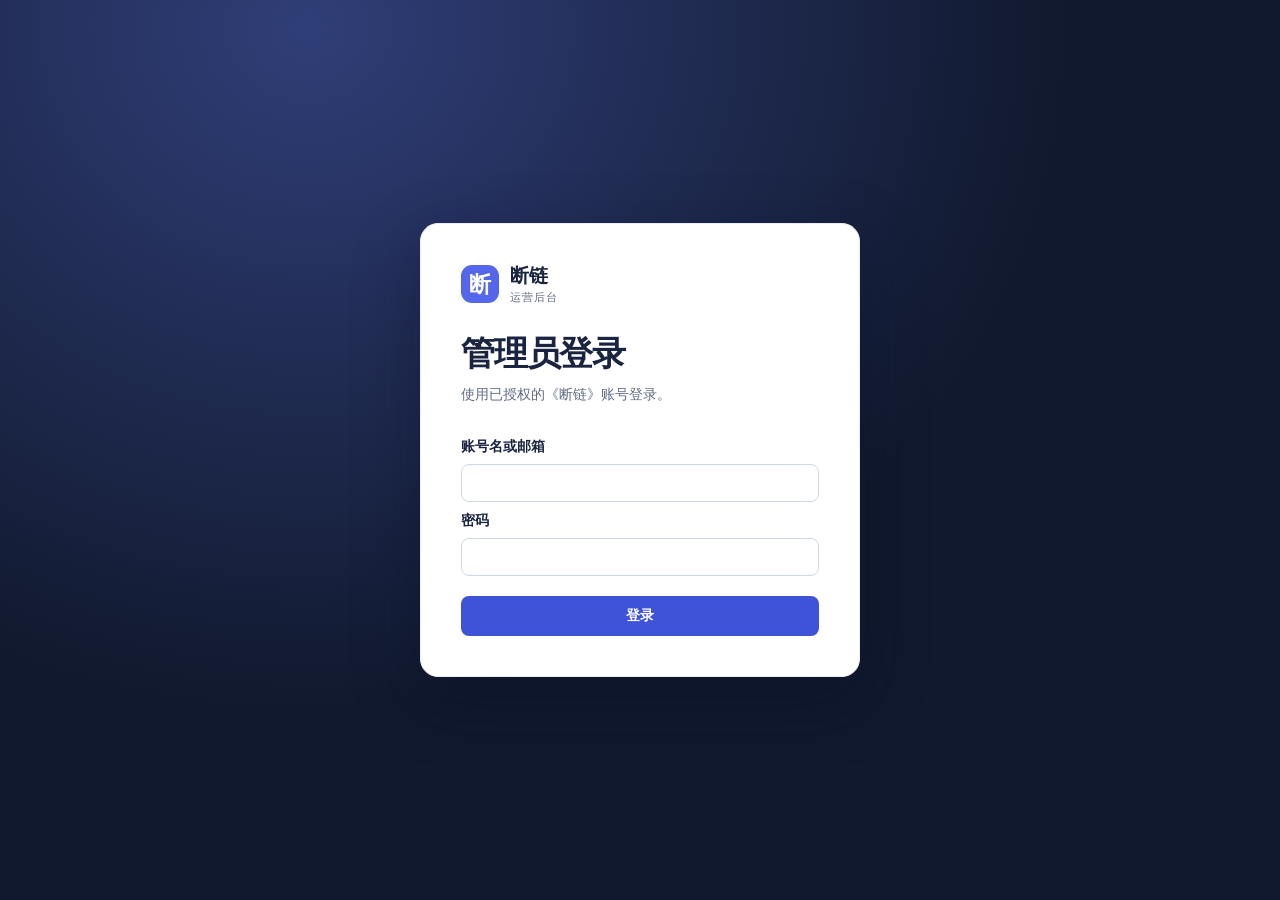
==== admin/index.html @ a3938ac5 "Add Duanlian operations console and access controls" ====
<!DOCTYPE html>
<html lang="zh-CN">
<head>
  <meta charset="utf-8">
  <meta name="viewport" content="width=device-width, initial-scale=1">
  <meta name="robots" content="noindex, nofollow">
  <meta name="referrer" content="no-referrer">
  <meta http-equiv="Content-Security-Policy" content="default-src 'self'; script-src 'self' https://cdn.jsdelivr.net; style-src 'self'; connect-src 'self' https://*.supabase.co wss://*.supabase.co; img-src 'self' data:; base-uri 'none'; form-action 'none'; object-src 'none'">
  <title>断链 · 运营后台</title>
  <link rel="stylesheet" href="admin.css">
  <script defer src="config.js"></script>
  <script defer src="demo.js"></script>
  <script defer src="admin.js"></script>
</head>
<body>
  <a class="skip-link" href="#main">跳到主要内容</a>
  <main class="login" id="login">
    <section class="login-card" aria-labelledby="login-title">
      <div class="brand login-brand"><span class="brand-mark" aria-hidden="true">断</span><span>断链<span class="brand-sub">运营后台</span></span></div>
      <h1 id="login-title">管理员登录</h1>
      <p class="subtle">使用已授权的《断链》账号登录。</p>
      <form id="login-form">
        <label for="login-user">账号名或邮箱</label>
        <input id="login-user" name="username" autocomplete="username" maxlength="254" required>
        <label for="login-password">密码</label>
        <input id="login-password" name="password" type="password" autocomplete="current-password" required>
        <button class="button primary login-button">登录</button>
        <p id="login-error" class="inline-error" role="alert"></p>
      </form>
      <a id="demo-link" class="text-button" href="?demo=1" hidden>打开本地演示</a>
    </section>
  </main>

  <div id="app" class="shell" hidden>
    <aside class="sidebar">
      <div class="brand"><span class="brand-mark" aria-hidden="true">断</span><span>断链<span class="brand-sub">运营后台</span></span></div>
      <nav class="nav" aria-label="后台导航">
        <button type="button" data-page="overview" aria-current="page"><span class="nav-icon" aria-hidden="true">▦</span>总览</button>
        <button type="button" data-page="accounts"><span class="nav-icon" aria-hidden="true">♙</span>玩家账户</button>
        <button type="button" data-page="servers"><span class="nav-icon" aria-hidden="true">▤</span>服务器</button>
        <button type="button" data-page="audit"><span class="nav-icon" aria-hidden="true">≡</span>操作日志</button>
      </nav>
      <div class="sidebar-footer">
        <div class="operator">
          <span class="avatar" aria-hidden="true">管</span>
          <span><strong id="operator">管理员</strong><small id="operator-role">运营管理员</small></span>
        </div>
        <button type="button" class="side-link" id="logout">退出登录</button>
      </div>
    </aside>
    <div class="workspace">
      <header class="topbar">
        <span class="breadcrumb">断链 / <strong id="breadcrumb">总览</strong></span>
        <span class="environment" id="environment"><span class="dot" aria-hidden="true"></span><span id="environment-name"></span></span>
      </header>
      <main class="content" id="main" tabindex="-1">
        <div class="page-heading">
          <div><h1 id="page-title">总览</h1><p class="subtle" id="page-description"></p></div>
          <div class="page-actions">
            <span id="refreshed" class="subtle"></span>
            <button id="refresh" class="button secondary" type="button"><span aria-hidden="true">↻</span> 刷新数据</button>
          </div>
        </div>
        <p class="notice" id="error-banner" role="alert" hidden></p>
        <p class="sr-only" id="loading" role="status"></p>
        <section id="page-content" aria-labelledby="page-title"></section>
      </main>
    </div>
  </div>

  <dialog id="action-dialog">
    <form id="action-form">
      <h2 id="action-title"></h2>
      <p id="action-description" class="subtle"></p>
      <label for="action-reason">操作原因</label>
      <textarea id="action-reason" name="reason" rows="3" maxlength="240" required></textarea>
      <p id="action-error" class="inline-error" role="alert"></p>
      <div class="dialog-actions">
        <button id="action-cancel" class="button secondary" type="button">取消</button>
        <button id="action-submit" class="button danger" type="submit">确认</button>
      </div>
    </form>
  </dialog>
  <div class="toast" id="toast" role="status" hidden></div>
  <noscript>请启用 JavaScript 后访问《断链》运营后台。</noscript>
</body>
</html>
---- admin/admin.css ----
:root {
  color-scheme: light;
  font-family: "Microsoft YaHei UI", "PingFang SC", "Noto Sans SC", system-ui, sans-serif;
  color: #1a2440;
  background: #f3f5fa;
  font-size: 14px;
  --navy: #131c32;
  --ink: #1a2440;
  --muted: #5e6b84;
  --blue: #3f53d9;
  --line: #e2e7f1;
  --surface: #fff;
  --green: #16765b;
  --red: #a53545;
}
*, *::before, *::after { box-sizing: border-box; }
body { margin: 0; min-width: 300px; }
[hidden] { display: none !important; }
a { color: var(--blue); }
button, input, textarea { font: inherit; }
button { cursor: pointer; }
button:disabled { cursor: default; opacity: .55; }
:focus-visible { outline: 3px solid #7082fa; outline-offset: 3px; }
h1, h2, p { margin: 0; }
h1 { font-size: clamp(27px, 4vw, 34px); letter-spacing: -.035em; line-height: 1.2; }
h2 { font-size: 17px; line-height: 1.45; }
small { font-size: 12px; }
.sr-only, .skip-link:not(:focus) { position: absolute; width: 1px; height: 1px; padding: 0; overflow: hidden; clip-path: inset(50%); white-space: nowrap; }
.skip-link:focus { position: fixed; top: 12px; left: 12px; padding: 10px; background: white; z-index: 3; }
.subtle { color: var(--muted); line-height: 1.6; }
.button { min-height: 40px; padding: 0 14px; border: 1px solid transparent; border-radius: 8px; font-weight: 650; white-space: nowrap; }
.primary { background: var(--blue); color: #fff; }
.primary:hover:not(:disabled) { background: #3245c5; }
.secondary { color: var(--ink); border-color: #dbe2ee; background: white; }
.secondary:hover:not(:disabled) { background: #f4f6fc; }
.danger { color: white; background: #a53545; }
.danger:hover:not(:disabled) { background: #892b39; }
.text-button { background: none; border: 0; color: #3b4ecb; font-weight: 650; padding: 5px; min-height: 32px; text-decoration: none; }
.text-button:hover { text-decoration: underline; }
.text-danger { color: var(--red); }
input, textarea { min-width: 0; border: 1px solid #cfd7e6; border-radius: 8px; padding: 10px 12px; background: white; color: var(--ink); }
label { font-weight: 650; }
.login { min-height: 100vh; display: grid; place-items: center; background: radial-gradient(ellipse at 24% 3%, #303e78, transparent 55%), #11192e; padding: 20px; }
.login-card { width: min(440px, 100%); background: white; border: 1px solid #ebedf4; border-radius: 18px; padding: clamp(24px, 6vw, 40px); box-shadow: 0 22px 64px #0a102768; }
.login-brand { color: var(--ink); margin-bottom: 28px; }
.login-brand .brand-sub { color: var(--muted); }
.login-card > p { margin: 10px 0 22px; }
.login-card input, .login-card label, .login-button { width: 100%; }
.login-card label { display: inline-block; margin: 10px 0 8px; }
.login-button { margin-top: 20px; }
.inline-error { color: var(--red); font-size: 13px; line-height: 1.55; margin-top: 10px; }
.inline-error:empty { display: none; }
#demo-link { display: inline-block; margin-top: 14px; }
.shell { display: grid; grid-template-columns: 224px minmax(0, 1fr); min-height: 100vh; }
.sidebar { position: sticky; top: 0; min-height: 460px; height: 100dvh; display: flex; flex-direction: column; background: var(--navy); color: white; padding: 28px 16px 18px; }
.brand { display: flex; align-items: center; gap: 11px; font-weight: 750; font-size: 19px; line-height: 1.25; }
.sidebar .brand { margin: 0 8px 33px; }
.brand-mark { background: #5566ec; width: 38px; height: 38px; display: grid; place-items: center; color: white; border-radius: 11px; font-size: 22px; }
.brand-sub { display: block; font-size: 11px; font-weight: 500; color: #a1afcb; margin-top: 3px; letter-spacing: .085em; }
.nav { display: grid; gap: 6px; }
.nav button { display: flex; align-items: center; gap: 12px; text-align: left; min-height: 44px; padding: 0 12px; border: none; border-radius: 8px; color: #bcc8e1; background: none; font-weight: 600; white-space: nowrap; }
.nav button:hover { background: #243051; color: #fff; }
.nav button[aria-current] { background: #303f75; color: #fff; box-shadow: inset 3px 0 #8594ff; }
.nav-icon { width: 22px; text-align: center; font-size: 20px; line-height: 1; color: #a9b7f6; }
.sidebar-footer { margin-top: auto; padding: 15px 6px 0; border-top: 1px solid #2b3550; }
.operator { display: flex; align-items: center; gap: 9px; }
.operator strong { display: block; overflow-wrap: anywhere; }
.operator small { color: #a8b6d1; display: block; padding-top: 3px; }
.avatar { display: grid; place-items: center; flex: 0 0 32px; height: 32px; background: #343f63; border-radius: 50%; color: #dee3ff; }
.side-link { border: 0; background: none; color: #bfc9e1; padding: 9px 0 0; min-height: 36px; }
.side-link:hover { color: white; }
.workspace { min-width: 0; }
.topbar { height: 65px; display: flex; align-items: center; justify-content: space-between; gap: 10px; padding-inline: clamp(16px, 3.4vw, 44px); border-bottom: 1px solid var(--line); background: white; }
.breadcrumb { color: var(--muted); white-space: nowrap; }
.breadcrumb strong { color: var(--ink); margin-left: 3px; }
.environment { display: inline-flex; align-items: center; gap: 7px; background: #eaf7f1; color: #1c6b52; border-radius: 99px; padding: 6px 10px; font-size: 12px; font-weight: 650; white-space: nowrap; }
.environment.demo { background: #edf0fe; color: #3f4ea6; }
.dot { width: 7px; height: 7px; border-radius: 50%; background: currentColor; flex: 0 0 7px; }
.content { max-width: 1540px; margin: 0 auto; padding: 30px clamp(16px, 3.4vw, 44px) 36px; }
.page-heading { display: flex; align-items: flex-end; justify-content: space-between; gap: 14px; margin-bottom: 23px; }
.page-heading p { margin-top: 7px; }
.page-actions { display: flex; gap: 12px; align-items: center; }
.page-actions .subtle { font-size: 12px; white-space: nowrap; }
.notice { border: 1px solid #f0c1c9; border-radius: 9px; color: #8e2b3a; background: #fff0f2; padding: 11px 14px; margin-bottom: 14px; }
.metrics { display: grid; grid-template-columns: repeat(4, minmax(0, 1fr)); gap: 15px; margin-bottom: 17px; }
.metric, .panel { background: var(--surface); border: 1px solid var(--line); border-radius: 12px; box-shadow: 0 1px 2px #29426f07; }
.metric { padding: 15px 17px; min-width: 0; }
.metric-label { display: flex; align-items: center; justify-content: space-between; gap: 6px; color: #44516a; font-size: 13px; font-weight: 650; }
.metric-icon { display: grid; place-items: center; flex: 0 0 29px; height: 29px; border-radius: 7px; color: #4355d8; background: #eef0ff; font-size: 17px; }
.metric strong { display: block; font-size: 30px; margin: 3px 0 5px; line-height: 1.2; letter-spacing: -.035em; font-variant-numeric: tabular-nums; }
.metric small { color: var(--muted); }
.columns { display: grid; grid-template-columns: minmax(0, 1.85fr) minmax(245px, 1fr); gap: 16px; margin-bottom: 17px; }
.panel-heading { display: flex; justify-content: space-between; align-items: center; gap: 12px; padding: 16px 18px; }
.panel-heading p { margin-top: 3px; font-size: 12px; }
.panel-heading + .table-scroll { border-top: 1px solid var(--line); }
.chart { padding: 1px 18px 16px; }
.chart-body { position: relative; display: grid; grid-template-columns: 28px 1fr; gap: 7px; }
.chart-scale { display: flex; flex-direction: column; justify-content: space-between; align-items: flex-end; margin-block: -6px; padding-right: 4px; color: var(--muted); font-size: 10px; }
.chart-bars { min-height: 138px; display: grid; grid-auto-flow: column; grid-auto-columns: 1fr; gap: 5px; align-items: end; background: repeating-linear-gradient(to top, #e7ebf4 0 1px, transparent 1px 25%); border-bottom: 1px solid #dfe4ef; }
.bar { width: 100%; height: 137px; }
.bar meter { writing-mode: vertical-lr; direction: rtl; display: block; width: min(100%, 23px); height: 100%; margin: auto; appearance: none; }
.bar meter::-webkit-meter-bar { background: none; border: none; }
.bar meter::-webkit-meter-optimum-value { border-radius: 4px 4px 0 0; background: #6071e9; }
.bar meter::-moz-meter-bar { border-radius: 4px 4px 0 0; background: #6071e9; }
.chart-times { display: grid; grid-template-columns: repeat(12, minmax(0, 1fr)); gap: 5px; justify-items: center; margin: 8px 0 0 35px; color: var(--muted); font-size: 11px; font-variant-numeric: tabular-nums; }
.chart-key { color: #4959c7; font-size: 12px; display: inline-flex; align-items: center; gap: 6px; white-space: nowrap; }
.service-list { margin: 0; padding: 0 18px 9px; }
.service-list div { display: flex; align-items: center; justify-content: space-between; gap: 8px; padding: 11px 0; border-bottom: 1px solid #e9edf4; }
.service-list div:last-child { border-bottom: 0; }
.service-list dt { font-size: 13px; font-weight: 600; }
.service-list dd { margin: 0; font-size: 13px; }
.badge { display: inline-flex; align-items: center; gap: 6px; min-height: 24px; border-radius: 99px; padding: 2px 8px; white-space: nowrap; color: #53617a; background: #edf1f7; font-size: 12px; font-weight: 600; }
.badge.good { color: var(--green); background: #e7f5ee; }
.badge.warn { color: #875719; background: #fff1d9; }
.badge.bad { color: var(--red); background: #fff0f2; }
.badge.blue { color: #3f4eb0; background: #eef0ff; }
.table-scroll { overflow: auto; }
table { width: 100%; border-collapse: collapse; font-size: 13px; text-align: left; min-width: 570px; }
th, td { padding: 11px 15px; border-bottom: 1px solid #e8ecf4; }
th:first-child, td:first-child { padding-left: 18px; }
th:last-child, td:last-child { padding-right: 18px; }
th { background: #f8f9fd; color: #58667f; font-size: 12px; font-weight: 650; white-space: nowrap; }
tbody tr:last-child td { border-bottom: 0; }
tbody tr:hover { background: #fafbff; }
.cell-detail { display: block; color: var(--muted); font-size: 11px; overflow-wrap: anywhere; margin-top: 3px; }
.time { white-space: nowrap; color: var(--muted); font-variant-numeric: tabular-nums; }
.note-cell { white-space: normal; overflow-wrap: anywhere; min-width: 115px; max-width: 360px; }
.empty { padding: 27px 18px; text-align: center; color: var(--muted); line-height: 1.55; }
.search { display: flex; gap: 7px; }
.search input { width: min(300px, 28vw); }
.paging { padding: 12px 18px; display: flex; justify-content: flex-end; align-items: center; gap: 7px; border-top: 1px solid var(--line); }
.paging .button { min-height: 33px; }
.paging .subtle { margin: 0 4px; font-size: 12px; }
.stack { display: grid; gap: 16px; }
dialog { width: min(460px, calc(100% - 32px)); border: 1px solid var(--line); border-radius: 13px; padding: 23px; color: var(--ink); box-shadow: 0 12px 40px #11192e36; }
dialog::backdrop { background: #0b142875; }
dialog p { margin-top: 8px; overflow-wrap: anywhere; }
dialog label { display: block; margin: 18px 0 7px; }
dialog textarea { width: 100%; resize: vertical; }
.dialog-actions { display: flex; justify-content: flex-end; gap: 8px; margin-top: 16px; }
.toast { position: fixed; bottom: 20px; right: 20px; max-width: calc(100% - 40px); z-index: 5; border-radius: 8px; background: #1d2a43; color: white; padding: 11px 15px; box-shadow: 0 4px 20px #10162744; }
@media (max-width: 1050px) {
  .shell { grid-template-columns: 182px minmax(0, 1fr); }
  .page-actions .subtle { display: none; }
}
@media (max-width: 820px) {
  .shell { grid-template-columns: 1fr; }
  .sidebar { position: static; min-height: 0; height: auto; padding: 12px 15px 8px; display: grid; grid-template-columns: 1fr auto; column-gap: 12px; }
  .sidebar .brand { margin: 0; }
  .nav { grid-area: 2 / 1 / 3 / 3; grid-template-columns: repeat(4, minmax(0, 1fr)); gap: 3px; margin-top: 10px; }
  .nav button { justify-content: center; padding: 0 5px; min-height: 39px; gap: 4px; }
  .nav-icon { font-size: 17px; width: 17px; }
  .sidebar-footer { grid-area: 1 / 2; display: flex; align-items: center; gap: 12px; padding: 0; border: 0; }
  .side-link { padding: 0; }
  .topbar { height: 45px; }
  .content { padding-top: 22px; }
  .columns { grid-template-columns: 1fr; }
  .search input { width: min(260px, 40vw); }
}
@media (max-width: 480px) {
  .operator { display: none; }
  .nav button { font-size: 12px; }
  .metrics { grid-template-columns: repeat(2, minmax(0, 1fr)); gap: 9px; }
  .metric { padding: 12px; }
  .metric strong { font-size: 25px; }
  .page-heading { align-items: flex-start; }
  .page-heading .subtle { font-size: 12px; }
  .panel-heading.search-heading { align-items: stretch; flex-direction: column; }
  .search input { width: 100%; }
  .table-scroll { scrollbar-width: thin; }
}
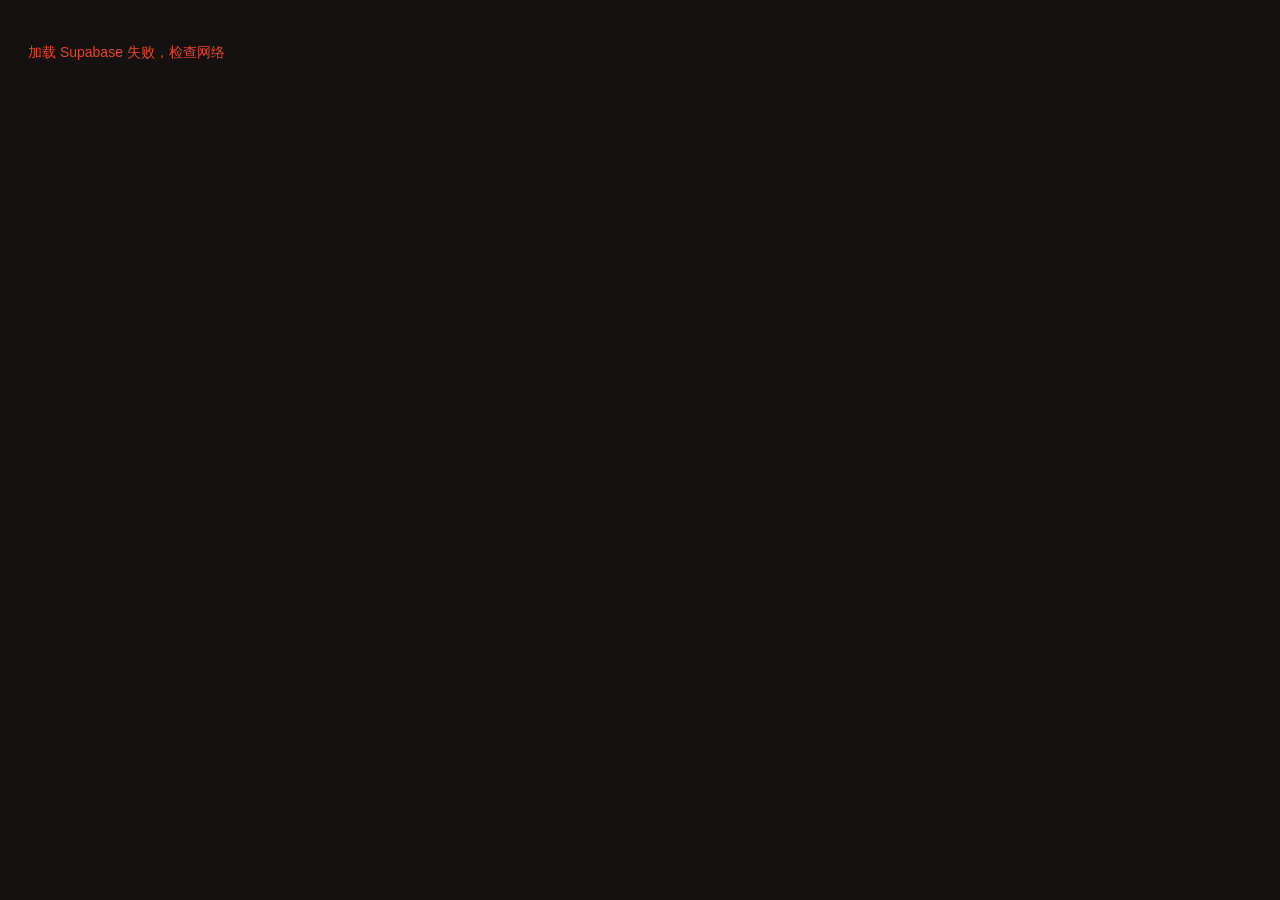
==== commit 27c39203: "v3.8 管理后台：后台网页 Co-Authored-By: Claude Opus 5.5 <noreply@anthropic.com> Claude-Session: https://clau" ====
--- a/admin/index.html
+++ b/admin/index.html
@@ -1,87 +1,408 @@
 <!DOCTYPE html>
 <html lang="zh-CN">
 <head>
-  <meta charset="utf-8">
-  <meta name="viewport" content="width=device-width, initial-scale=1">
-  <meta name="robots" content="noindex, nofollow">
-  <meta name="referrer" content="no-referrer">
-  <meta http-equiv="Content-Security-Policy" content="default-src 'self'; script-src 'self' https://cdn.jsdelivr.net; style-src 'self'; connect-src 'self' https://*.supabase.co wss://*.supabase.co; img-src 'self' data:; base-uri 'none'; form-action 'none'; object-src 'none'">
-  <title>断链 · 运营后台</title>
-  <link rel="stylesheet" href="admin.css">
-  <script defer src="config.js"></script>
-  <script defer src="demo.js"></script>
-  <script defer src="admin.js"></script>
+<meta charset="utf-8">
+<meta name="viewport" content="width=device-width,initial-scale=1">
+<meta name="robots" content="noindex">
+<title>断链 · 管理后台</title>
+<style>
+:root{--ink:#141110;--ink2:#1f1a18;--ink3:#2a2421;--red:#e8432b;--bone:#efe9df;--mute:#a39a8f;--line:rgba(239,233,223,.14);--ok:#5fb36b;--warn:#e0a63a;color-scheme:dark}
+*{box-sizing:border-box}
+body{margin:0;background:var(--ink);color:var(--bone);font:14px/1.5 -apple-system,"PingFang SC","Microsoft YaHei",sans-serif}
+button,input,select,textarea{font:inherit;color:inherit}
+a{color:var(--red)}
+.hide{display:none!important}
+header{position:sticky;top:0;z-index:5;display:flex;align-items:center;gap:1em;padding:.6em 1em;background:var(--ink2);border-bottom:1px solid var(--line);flex-wrap:wrap}
+header b{font-size:1.1em;letter-spacing:.1em}header b em{color:var(--red);font-style:normal}
+nav{display:flex;gap:.2em;flex-wrap:wrap;flex:1}
+nav button{background:none;border:0;padding:.4em .8em;border-radius:6px;cursor:pointer;color:var(--mute)}
+nav button[aria-selected=true]{background:var(--ink3);color:var(--bone)}
+#who{color:var(--mute);font-size:.9em}
+main{max-width:1200px;margin:0 auto;padding:1em}
+.btn{background:var(--ink3);border:1px solid var(--line);border-radius:6px;padding:.35em .9em;cursor:pointer;white-space:nowrap}
+.btn:hover{border-color:var(--mute)}.btn:disabled{opacity:.45;cursor:default}
+.btn.pri{background:var(--red);border-color:var(--red);color:#fff}.btn.danger{border-color:var(--red);color:var(--red)}
+.btn.sm{padding:.15em .55em;font-size:.88em}
+input,select,textarea{background:var(--ink);border:1px solid var(--line);border-radius:6px;padding:.4em .6em}
+textarea{width:100%;min-height:5em;resize:vertical}
+.row{display:flex;gap:.6em;align-items:center;flex-wrap:wrap}.row.sp{justify-content:space-between}
+.grid{display:grid;gap:.8em;grid-template-columns:repeat(auto-fill,minmax(150px,1fr))}
+.card{background:var(--ink2);border:1px solid var(--line);border-radius:10px;padding:.9em 1em}
+.card h3{margin:0 0 .6em;font-size:1em}
+.stat .n{font-size:1.8em;font-weight:700}.stat .l{color:var(--mute);font-size:.85em}
+.cols{display:grid;gap:1em;grid-template-columns:1fr 1fr}@media(max-width:820px){.cols{grid-template-columns:1fr}}
+table{width:100%;border-collapse:collapse;font-size:.92em}
+th,td{text-align:left;padding:.45em .5em;border-bottom:1px solid var(--line);vertical-align:top}
+th{color:var(--mute);font-weight:500}
+tr.click{cursor:pointer}tr.click:hover{background:var(--ink3)}
+.scroll{overflow-x:auto}
+.tag{display:inline-block;padding:0 .45em;border-radius:4px;font-size:.8em;background:var(--ink3);color:var(--mute);margin-right:.2em}
+.tag.red{background:rgba(232,67,43,.18);color:var(--red)}.tag.ok{background:rgba(95,179,107,.18);color:var(--ok)}.tag.warn{background:rgba(224,166,58,.18);color:var(--warn)}
+.mute{color:var(--mute)}.err{color:var(--red)}
+.bars{display:flex;align-items:flex-end;gap:3px;height:90px}.bars i{flex:1;background:var(--red);opacity:.75;border-radius:2px 2px 0 0;min-height:2px;position:relative}
+.bars i:hover::after{content:attr(data-t);position:absolute;bottom:100%;left:50%;transform:translateX(-50%);background:var(--ink3);padding:.1em .4em;border-radius:4px;font-size:.8em;white-space:nowrap}
+#login{max-width:340px;margin:12vh auto}#login .card{display:grid;gap:.7em}#login input{width:100%}
+.drawer{position:fixed;inset:0;z-index:10;background:rgba(0,0,0,.55);display:flex;justify-content:flex-end}
+.drawer>div{width:min(760px,100%);height:100%;overflow:auto;background:var(--ink);border-left:1px solid var(--line);padding:1em}
+.modal{position:fixed;inset:0;z-index:20;background:rgba(0,0,0,.6);display:flex;align-items:center;justify-content:center;padding:1em}
+.modal>div{background:var(--ink2);border:1px solid var(--line);border-radius:10px;padding:1.2em;width:min(440px,100%);display:grid;gap:.7em}
+.modal h3{margin:0}
+.achs{display:grid;grid-template-columns:repeat(auto-fill,minmax(130px,1fr));gap:.4em}
+.ach{border:1px solid var(--line);border-radius:6px;padding:.3em .5em;cursor:pointer;font-size:.88em}.ach.on{border-color:var(--ok);background:rgba(95,179,107,.1)}
+.ach small{display:block;color:var(--mute);font-size:.8em}
+.form{display:grid;grid-template-columns:auto 1fr;gap:.5em .8em;align-items:center}
+#toast{position:fixed;left:50%;bottom:1.2em;transform:translateX(-50%);z-index:30;background:var(--ink3);border:1px solid var(--line);padding:.5em 1em;border-radius:8px;opacity:0;transition:opacity .2s;pointer-events:none}
+#toast.on{opacity:1}#toast.bad{border-color:var(--red);color:var(--red)}
+</style>
 </head>
 <body>
-  <a class="skip-link" href="#main">跳到主要内容</a>
-  <main class="login" id="login">
-    <section class="login-card" aria-labelledby="login-title">
-      <div class="brand login-brand"><span class="brand-mark" aria-hidden="true">断</span><span>断链<span class="brand-sub">运营后台</span></span></div>
-      <h1 id="login-title">管理员登录</h1>
-      <p class="subtle">使用已授权的《断链》账号登录。</p>
-      <form id="login-form">
-        <label for="login-user">账号名或邮箱</label>
-        <input id="login-user" name="username" autocomplete="username" maxlength="254" required>
-        <label for="login-password">密码</label>
-        <input id="login-password" name="password" type="password" autocomplete="current-password" required>
-        <button class="button primary login-button">登录</button>
-        <p id="login-error" class="inline-error" role="alert"></p>
-      </form>
-      <a id="demo-link" class="text-button" href="?demo=1" hidden>打开本地演示</a>
-    </section>
-  </main>
-
-  <div id="app" class="shell" hidden>
-    <aside class="sidebar">
-      <div class="brand"><span class="brand-mark" aria-hidden="true">断</span><span>断链<span class="brand-sub">运营后台</span></span></div>
-      <nav class="nav" aria-label="后台导航">
-        <button type="button" data-page="overview" aria-current="page"><span class="nav-icon" aria-hidden="true">▦</span>总览</button>
-        <button type="button" data-page="accounts"><span class="nav-icon" aria-hidden="true">♙</span>玩家账户</button>
-        <button type="button" data-page="servers"><span class="nav-icon" aria-hidden="true">▤</span>服务器</button>
-        <button type="button" data-page="audit"><span class="nav-icon" aria-hidden="true">≡</span>操作日志</button>
-      </nav>
-      <div class="sidebar-footer">
-        <div class="operator">
-          <span class="avatar" aria-hidden="true">管</span>
-          <span><strong id="operator">管理员</strong><small id="operator-role">运营管理员</small></span>
-        </div>
-        <button type="button" class="side-link" id="logout">退出登录</button>
-      </div>
-    </aside>
-    <div class="workspace">
-      <header class="topbar">
-        <span class="breadcrumb">断链 / <strong id="breadcrumb">总览</strong></span>
-        <span class="environment" id="environment"><span class="dot" aria-hidden="true"></span><span id="environment-name"></span></span>
-      </header>
-      <main class="content" id="main" tabindex="-1">
-        <div class="page-heading">
-          <div><h1 id="page-title">总览</h1><p class="subtle" id="page-description"></p></div>
-          <div class="page-actions">
-            <span id="refreshed" class="subtle"></span>
-            <button id="refresh" class="button secondary" type="button"><span aria-hidden="true">↻</span> 刷新数据</button>
-          </div>
-        </div>
-        <p class="notice" id="error-banner" role="alert" hidden></p>
-        <p class="sr-only" id="loading" role="status"></p>
-        <section id="page-content" aria-labelledby="page-title"></section>
-      </main>
-    </div>
+<div id="login" class="hide">
+  <div class="card">
+    <h2 style="margin:0">断链 · 管理后台</h2>
+    <p class="mute" style="margin:0">用管理员的游戏账号登录（账号名或邮箱）。</p>
+    <input id="lgUser" placeholder="账号名" autocomplete="username">
+    <input id="lgPass" type="password" placeholder="密码" autocomplete="current-password">
+    <button class="btn pri" id="lgGo">登录</button>
+    <p class="err" id="lgErr"></p>
   </div>
-
-  <dialog id="action-dialog">
-    <form id="action-form">
-      <h2 id="action-title"></h2>
-      <p id="action-description" class="subtle"></p>
-      <label for="action-reason">操作原因</label>
-      <textarea id="action-reason" name="reason" rows="3" maxlength="240" required></textarea>
-      <p id="action-error" class="inline-error" role="alert"></p>
-      <div class="dialog-actions">
-        <button id="action-cancel" class="button secondary" type="button">取消</button>
-        <button id="action-submit" class="button danger" type="submit">确认</button>
-      </div>
-    </form>
-  </dialog>
-  <div class="toast" id="toast" role="status" hidden></div>
-  <noscript>请启用 JavaScript 后访问《断链》运营后台。</noscript>
+</div>
+<div id="app" class="hide">
+  <header>
+    <b>断链 <em>GM</em></b>
+    <nav id="tabs"></nav>
+    <span id="who"></span><button class="btn sm" id="logout">退出</button>
+  </header>
+  <main id="view"></main>
+</div>
+<div id="toast"></div>
+<script>
+'use strict';
+const SUPA = { URL: 'https://gldzmkdvbiloitgkzqsy.supabase.co', KEY: 'sb_publishable_HXy6mnhoDEv1lKaG7jjiNA_PlSXZoYv' };
+const SB_SRC = ['https://cdn.jsdelivr.net/npm/@supabase/supabase-js@2/dist/umd/supabase.js',
+  'https://fastly.jsdelivr.net/npm/@supabase/supabase-js@2/dist/umd/supabase.js', 'https://unpkg.com/@supabase/supabase-js@2/dist/umd/supabase.js'];
+const CHARS = { CH_JIN: '烬', CH_LAN: '澜', CH_YUE: '岳', CH_YING: '影', CH_LING: '铃', CH_SHUANG: '霜', CH_LEI: '雷' };
+const ACHS = [['ACH_FIRST','初出茅庐','完成第一场对战'],['ACH_WIN1','首胜','赢下第一场'],['ACH_WIN10','十胜','累计赢 10 场'],['ACH_WIN50','百炼','累计赢 50 场'],
+  ['ACH_G100','百战','累计打满 100 场'],['ACH_HIT10','十连','单次连段 10 连'],['ACH_HIT25','连绵不绝','单次连段 25 连'],['ACH_LV3','坠落','连段到「坠落」'],
+  ['ACH_LV4','终焉','连段到「终焉」'],['ACH_FIN10','终结者','终结技收尾 10 次'],['ACH_BRK10','断链者','破链 10 次'],['ACH_PARRY20','见招拆招','闪避 20 次'],
+  ['ACH_BURN','燃链','用一次燃链'],['ACH_AIR','凌空','旧版纪念'],['ACH_SIDE','游身','侧闪 30 次'],['ACH_THROW','擒拿','投技命中 10 次'],
+  ['ACH_PERFECT','完美','满血拿下一回合'],['ACH_ALL','七人众','每个角色都赢过'],['ACH_CPU2','破阵','战胜最高难度电脑'],['ACH_ON1','初登擂台','赢一场联机'],['ACH_ON10','擂主','联机赢 10 场']];
+const ACH_NAME = Object.fromEntries(ACHS.map(a => [a[0], a[1]]));
+const ACTIONS = { edit_profile: '修改资料', grant_item: '发放物品', revoke_item: '回收物品', grant_achievement: '发放成就', revoke_achievement: '回收成就',
+  reset_record: '清空战绩', ban: '封号', unban: '解封', kick: '踢下线', create_item: '新建商品', edit_item: '修改商品', announce: '发布公告',
+  announce_toggle: '公告上下线', admin_set: '管理员变更' };
+const ERRS = { not_admin: '这个账号不是管理员', reason_required: '请填写原因', player_not_found: '找不到这个玩家', protected_admin: '不能操作其他管理员（只有站长可以）',
+  cannot_ban_self: '不能封自己', cannot_change_self: '不能修改自己的管理员身份', item_not_found: '商品不存在', bad_rating: '段位分要在 0～5000 之间',
+  bad_achievement: '成就不存在', bad_hours: '封禁时长不对', bad_targets: '一次最多发给 500 人', 'rate limit exceeded': '操作太频繁，稍后再试',
+  'Invalid login credentials': '账号或密码不对' };
+const $ = s => document.querySelector(s);
+const esc = s => String(s ?? '').replace(/[&<>"']/g, c => ({ '&': '&amp;', '<': '&lt;', '>': '&gt;', '"': '&quot;', "'": '&#39;' })[c]);
+const dt = s => { if (!s) return '—'; if (s === 'infinity') return '永久'; const d = new Date(s); return isNaN(d) ? esc(s) : d.toLocaleString('zh-CN', { hour12: false }).replace(/\/(\d)\b/g, '/0$1').slice(0, 16); };
+const ago = s => { if (!s) return '从未'; const m = (Date.now() - new Date(s)) / 60000; return m < 1 ? '刚刚' : m < 60 ? Math.floor(m) + ' 分钟前' : m < 1440 ? Math.floor(m / 60) + ' 小时前' : Math.floor(m / 1440) + ' 天前'; };
+function errText(e) {
+  const m = String(e && (e.message || e.error_description) || e);
+  for (const k in ERRS) if (m.includes(k)) return ERRS[k];
+  if (/profiles_cosmetics|check constraint|nickname_len/.test(m)) return '资料格式不对（昵称 1～12 字，头像 / 称号要合法）';
+  if (/title|not owned|42501/.test(m)) return '这个玩家没有该称号对应的物品或成就';
+  return '操作失败：' + m.slice(0, 120);
+}
+let toastT; function toast(t, bad) { const e = $('#toast'); e.textContent = t; e.className = 'on' + (bad ? ' bad' : ''); clearTimeout(toastT); toastT = setTimeout(() => e.className = '', 2600); }
+
+/* ---------- 数据层：真实 Supabase，或本地测试时的假数据（window.__GM_MOCK） ---------- */
+let sb = null;
+const API = {
+  async rpc(fn, args) { if (window.__GM_MOCK) return window.__GM_MOCK.rpc(fn, args || {}); const { data, error } = await sb.rpc(fn, args || {}); if (error) throw error; return data; },
+  async byUsernames(list) { if (window.__GM_MOCK) return window.__GM_MOCK.byUsernames(list); const { data, error } = await sb.from('profiles').select('id,username').in('username', list); if (error) throw error; return data; },
+  async signIn(u, p) { if (window.__GM_MOCK) return window.__GM_MOCK.signIn(u, p); const { error } = await sb.auth.signInWithPassword({ email: u.includes('@') ? u : `${u.toLowerCase()}@players.duanlian.game`, password: p }); if (error) throw error; },
+  async signOut() { if (window.__GM_MOCK) return window.__GM_MOCK.signOut(); await sb.auth.signOut(); },
+  async session() { if (window.__GM_MOCK) return window.__GM_MOCK.session(); const { data } = await sb.auth.getSession(); return data.session; },
+};
+async function loadLib() {
+  if (window.__GM_MOCK) return;
+  for (const src of SB_SRC) {
+    if (window.supabase) break;
+    await new Promise(r => { const s = document.createElement('script'); s.src = src; s.onload = r; s.onerror = r; document.head.appendChild(s); });
+  }
+  if (!window.supabase) throw new Error('加载 Supabase 失败，检查网络');
+  sb = window.supabase.createClient(SUPA.URL, SUPA.KEY, { auth: { storageKey: 'duanlian-gm-auth', persistSession: true, autoRefreshToken: true } });
+}
+
+/* ---------- 弹窗：所有改动都要填原因 ---------- */
+function ask({ title, body = '', fields = '', reason = true, ok = '确定', danger = false }) {
+  return new Promise(res => {
+    const m = document.createElement('div'); m.className = 'modal';
+    m.innerHTML = `<div><h3>${esc(title)}</h3>${body ? `<div class="mute">${body}</div>` : ''}${fields}
+      ${reason ? '<input id="mdReason" placeholder="原因（必填，会记入操作日志）" maxlength="200">' : ''}
+      <div class="row" style="justify-content:flex-end"><button class="btn" data-x>取消</button><button class="btn ${danger ? 'danger' : 'pri'}" data-ok>${esc(ok)}</button></div></div>`;
+    document.body.appendChild(m);
+    const done = v => { m.remove(); res(v); };
+    m.querySelector('[data-x]').onclick = () => done(null);
+    m.onclick = e => { if (e.target === m) done(null); };
+    m.querySelector('[data-ok]').onclick = () => {
+      const out = {}; m.querySelectorAll('[name]').forEach(i => out[i.name] = i.type === 'checkbox' ? i.checked : i.value);
+      if (reason) { out.reason = m.querySelector('#mdReason').value.trim(); if (!out.reason) { m.querySelector('#mdReason').focus(); return; } }
+      done(out);
+    };
+    (m.querySelector('input,select,textarea') || m.querySelector('[data-ok]')).focus();
+  });
+}
+async function act(fn, args, okText) {
+  try { const r = await API.rpc(fn, args); if (okText) toast(okText); return r; }
+  catch (e) { toast(errText(e), true); throw e; }
+}
+
+/* ---------- 页面 ---------- */
+const S = { me: null, tab: 'overview', q: '', sort: 'new', off: 0, catalog: null };
+const TABS = [['overview', '总览'], ['players', '玩家'], ['items', '商品'], ['games', '对局'], ['news', '公告'], ['log', '操作日志'], ['admins', '管理员']];
+function renderTabs() { $('#tabs').innerHTML = TABS.map(([k, n]) => `<button data-tab="${k}" aria-selected="${S.tab === k}">${n}</button>`).join(''); }
+async function show(tab) {
+  S.tab = tab; renderTabs(); try { history.replaceState(null, '', '#' + tab); } catch (e) { /* file:// 等 */ } const V = $('#view'); V.innerHTML = '<p class="mute">加载中…</p>';
+  try { await VIEWS[tab](V); } catch (e) { V.innerHTML = `<p class="err">${esc(errText(e))}</p>`; }
+}
+const bars = rows => { const max = Math.max(1, ...rows.map(r => r.n)); return `<div class="bars">${rows.map(r => `<i style="height:${Math.max(2, r.n / max * 100)}%" data-t="${esc(String(r.d).slice(5))}：${r.n}"></i>`).join('') || '<span class="mute">暂无</span>'}</div>`; };
+const VIEWS = {
+  async overview(V) {
+    const o = await API.rpc('gm_overview');
+    const st = [['players', '注册玩家'], ['new_1d', '今日新增'], ['new_7d', '7 日新增'], ['active_1d', '24h 登录'], ['active_7d', '7 日登录'], ['matches_1d', '24h 对局'],
+      ['online_1d', '24h 联机'], ['rooms_live', '开着的房间'], ['queue_live', '匹配中'], ['banned', '封禁中'], ['items_owned', '已发出物品'], ['announcements', '生效公告']];
+    V.innerHTML = `<div class="grid">${st.map(([k, l]) => `<div class="card stat"><div class="n">${o[k] ?? 0}</div><div class="l">${l}</div></div>`).join('')}</div>
+      <div class="cols" style="margin-top:1em"><div class="card"><h3>近 14 天注册</h3>${bars(o.signups || [])}</div><div class="card"><h3>近 14 天对局</h3>${bars(o.games || [])}</div></div>
+      <div class="card" style="margin-top:1em"><h3>最近操作</h3>${logTable(o.recent || [], false)}</div>`;
+  },
+  async players(V) {
+    V.innerHTML = `<div class="row" style="margin-bottom:.8em"><input id="pq" placeholder="账号名 / 昵称 / UUID" value="${esc(S.q)}" style="flex:1;min-width:200px">
+      <select id="psort">${[['new', '最新注册'], ['active', '最近登录'], ['rating', '段位分'], ['games', '对局数']].map(([k, n]) => `<option value="${k}" ${S.sort === k ? 'selected' : ''}>${n}</option>`).join('')}</select>
+      <button class="btn pri" id="pgo">搜索</button></div><div id="plist"><p class="mute">加载中…</p></div>`;
+    await loadPlayers();
+  },
+  async items(V) {
+    const items = S.catalog = await API.rpc('gm_catalog');
+    V.innerHTML = `<div class="row sp" style="margin-bottom:.8em"><span class="mute">商品就是玩家号上的道具（称号、组合包）。下架后商城不再显示，已拥有的玩家不受影响。</span><button class="btn pri" data-newitem>新建商品</button></div>
+      <div class="card scroll"><table><tr><th>ID</th><th>名称</th><th>类型</th><th>断链币价</th><th>排序</th><th>拥有人数</th><th>状态</th><th></th></tr>
+      ${items.map(i => `<tr><td><code>${esc(i.id)}</code></td><td>${esc(i.name)}<br><small class="mute">${esc(i.descr)}</small></td><td>${i.kind === 'bundle' ? '组合包' : '称号'}</td>
+        <td>${i.price_coins ?? '—'}</td><td>${i.sort}</td><td>${i.owners}</td><td>${i.active ? '<span class="tag ok">上架</span>' : '<span class="tag">下架</span>'}</td>
+        <td class="row"><button class="btn sm" data-edititem="${esc(i.id)}">编辑</button><button class="btn sm" data-bulk="${esc(i.id)}">批量发放</button></td></tr>`).join('')}</table></div>`;
+  },
+  async games(V) {
+    const r = await API.rpc('gm_matches', { p_offset: 0 });
+    const st = { pending: ['进行中/待结算', 'warn'], verified: ['已核验', 'ok'], disputed: ['结果有争议', 'red'], expired: ['已过期', ''] };
+    V.innerHTML = `<div class="card scroll"><h3>开着的房间（${r.rooms.length}）</h3>${r.rooms.length ? `<table><tr><th>房号</th><th>房主</th><th>客人</th><th>类型</th><th>租约到</th></tr>
+      ${r.rooms.map(x => `<tr><td>${esc(x.code)}</td><td>${esc(x.host)}</td><td>${esc(x.guest || '—')}</td><td>${x.matched ? '匹配' : x.spar ? '切磋' : '房间'}</td><td>${dt(x.host_until)}</td></tr>`).join('')}</table>` : '<p class="mute">现在没有开着的房间</p>'}</div>
+      <div class="card scroll" style="margin-top:1em"><h3>最近联机对局</h3><table><tr><th>开局</th><th>房主</th><th>客人</th><th>胜方</th><th>状态</th></tr>
+      ${r.games.map(g => { const s = st[g.status] || [g.status, '']; return `<tr><td>${dt(g.opened_at)}</td><td>${esc(g.host)}</td><td>${esc(g.guest)}</td>
+        <td>${g.winner_slot === 0 ? esc(g.host) : g.winner_slot === 1 ? esc(g.guest) : '—'}</td><td><span class="tag ${s[1]}">${esc(s[0])}</span>${g.spar ? '<span class="tag">切磋</span>' : ''}</td></tr>`; }).join('')}</table></div>`;
+  },
+  async news(V) {
+    const list = await API.rpc('gm_announcements');
+    const live = a => a.active && new Date(a.starts_at) <= Date.now() && (!a.ends_at || new Date(a.ends_at) > Date.now());
+    V.innerHTML = `<div class="card"><h3>发布公告</h3><p class="mute" style="margin-top:0">玩家打开游戏时在标题页看到，每条只弹一次。</p>
+      <textarea id="nbody" maxlength="300" placeholder="公告内容（300 字以内）"></textarea>
+      <div class="row" style="margin-top:.5em"><select id="nlevel"><option value="info">普通</option><option value="warn">重要（醒目）</option></select>
+      <select id="nhours"><option value="0">一直显示</option><option value="2">2 小时</option><option value="24">1 天</option><option value="72">3 天</option><option value="168">7 天</option></select>
+      <button class="btn pri" id="npost">发布</button></div></div>
+      <div class="card scroll" style="margin-top:1em"><h3>历史公告</h3><table><tr><th>内容</th><th>发布</th><th>结束</th><th>状态</th><th></th></tr>
+      ${list.map(a => `<tr><td>${a.level === 'warn' ? '<span class="tag red">重要</span>' : ''}${esc(a.body)}</td><td>${dt(a.created_at)}</td><td>${a.ends_at ? dt(a.ends_at) : '—'}</td>
+        <td>${live(a) ? '<span class="tag ok">显示中</span>' : a.active ? '<span class="tag">已过期</span>' : '<span class="tag">已下线</span>'}</td>
+        <td><button class="btn sm" data-news="${a.id}" data-on="${a.active ? 0 : 1}">${a.active ? '下线' : '重新上线'}</button></td></tr>`).join('') || '<tr><td colspan="5" class="mute">还没有公告</td></tr>'}</table></div>`;
+  },
+  async log(V) { const rows = await API.rpc('gm_log', { p_target: null, p_offset: 0 }); V.innerHTML = `<div class="card scroll">${logTable(rows, true)}</div>`; },
+  async admins(V) {
+    const rows = await API.rpc('gm_admins'), owner = S.me.role === 'owner';
+    V.innerHTML = `<div class="card scroll"><table><tr><th>账号</th><th>昵称</th><th>身份</th><th>加入</th><th></th></tr>
+      ${rows.map(a => `<tr><td>${esc(a.username)}</td><td>${esc(a.nickname)}</td><td>${a.role === 'owner' ? '<span class="tag red">站长</span>' : '<span class="tag">管理员</span>'}</td><td>${dt(a.added_at)}</td>
+        <td>${owner && a.uid !== S.me.uid ? `<button class="btn sm danger" data-deladmin="${esc(a.username)}">移除</button>` : ''}</td></tr>`).join('')}</table></div>
+      ${owner ? `<div class="card" style="margin-top:1em"><h3>添加管理员</h3><div class="row"><input id="aduser" placeholder="游戏账号名"><select id="adrole"><option value="admin">管理员</option><option value="owner">站长</option></select><button class="btn pri" id="adadd">添加</button></div>
+        <p class="mute">管理员能管理玩家、商品、公告；站长还能增删管理员，并能操作其他管理员的账号。</p></div>` : '<p class="mute">只有站长能增删管理员。</p>'}`;
+  },
+};
+function logTable(rows, full) {
+  if (!rows.length) return '<p class="mute">暂无记录</p>';
+  return `<table><tr><th>时间</th><th>管理员</th><th>操作</th>${full ? '<th>对象</th>' : '<th>对象</th>'}<th>原因</th>${full ? '<th>详情</th>' : ''}</tr>
+    ${rows.map(l => `<tr><td>${dt(l.at)}</td><td>${esc(l.actor_name)}</td><td>${esc(ACTIONS[l.action] || l.action)}</td><td>${l.target ? `<a href="#" data-open="${esc(l.target)}">${esc(l.target_name || '玩家')}</a>` : esc(l.target_name || '')}</td>
+      <td>${esc(l.reason)}</td>${full ? `<td><small class="mute">${esc(detailText(l.detail))}</small></td>` : ''}</tr>`).join('')}</table>`;
+}
+function detailText(d) {
+  if (!d || typeof d !== 'object') return '';
+  if (d.item) return '物品 ' + d.item; if (d.achievement) return '成就 ' + (ACH_NAME[d.achievement] || d.achievement);
+  if (d.until !== undefined) return d.until ? '至 ' + dt(d.until) : '';
+  if (d.after) return Object.entries(d.after).filter(([k, v]) => d.before && d.before[k] !== v).map(([k, v]) => `${k}: ${d.before[k] ?? '空'} → ${v ?? '空'}`).join('；');
+  if (d.role !== undefined) return d.role ? '设为' + (d.role === 'owner' ? '站长' : '管理员') : '移除';
+  if (d.matches_deleted !== undefined) return '删除对局 ' + d.matches_deleted + ' 条';
+  return JSON.stringify(d).slice(0, 80);
+}
+async function loadPlayers() {
+  const L = $('#plist'); if (!L) return;
+  try {
+    const r = await API.rpc('gm_players', { p_query: S.q, p_sort: S.sort, p_offset: S.off });
+    L.innerHTML = `<p class="mute">共 ${r.total} 人</p><div class="card scroll"><table><tr><th>账号</th><th>昵称</th><th>角色</th><th>段位</th><th>对局</th><th>物品</th><th>注册</th><th>最近登录</th><th>状态</th></tr>
+      ${r.rows.map(p => `<tr class="click" data-open="${p.id}"><td>${esc(p.username)}</td><td>${esc(p.nickname)}</td><td>${CHARS[p.avatar] || ''}</td><td>${p.rating}</td><td>${p.games}</td><td>${p.items}</td>
+        <td>${dt(p.created_at)}</td><td>${ago(p.last_sign_in_at)}</td><td>${p.admin ? '<span class="tag red">管理</span>' : ''}${p.banned ? '<span class="tag red">封禁</span>' : '<span class="tag ok">正常</span>'}</td></tr>`).join('') || '<tr><td colspan="9" class="mute">没有匹配的玩家</td></tr>'}</table></div>
+      <div class="row" style="margin-top:.6em">${S.off > 0 ? '<button class="btn" data-page="-1">上一页</button>' : ''}${S.off + 50 < r.total ? '<button class="btn" data-page="1">下一页</button>' : ''}</div>`;
+  } catch (e) { L.innerHTML = `<p class="err">${esc(errText(e))}</p>`; }
+}
+
+/* ---------- 玩家详情（抽屉） ---------- */
+let DR = null;
+async function openPlayer(id) {
+  if (!DR) { DR = document.createElement('div'); DR.className = 'drawer'; DR.innerHTML = '<div id="pd"></div>'; DR.onclick = e => { if (e.target === DR) closePlayer(); }; document.body.appendChild(DR); }
+  DR.dataset.id = id; $('#pd').innerHTML = '<p class="mute">加载中…</p>';
+  try { const [p, cat] = await Promise.all([API.rpc('gm_player', { p_target: id }), S.catalog ? S.catalog : API.rpc('gm_catalog')]); S.catalog = cat; if (DR && DR.dataset.id === id) renderPlayer(p); }
+  catch (e) { $('#pd').innerHTML = `<p class="err">${esc(errText(e))}</p><button class="btn" data-close>关闭</button>`; }
+}
+function closePlayer() { if (DR) { DR.remove(); DR = null; } if (S.tab === 'players') loadPlayers(); }
+const reload = () => DR && openPlayer(DR.dataset.id);
+function renderPlayer(p) {
+  const ach = p.achievements || {}, inv = p.inventory || [], owned = new Set(inv.map(i => i.id)), st = p.stats || {};
+  const titles = [['', '（不佩戴）'], ...ACHS.filter(a => ach[a[0]]).map(a => [a[0], '成就·' + a[1]]), ...inv.filter(i => i.kind === 'title').map(i => [i.id, '商城·' + i.name])];
+  const src = { gm: '后台发放', coins: '断链币购买', afdian: '爱发电购买' };
+  $('#pd').innerHTML = `
+    <div class="row sp"><h2 style="margin:0">${esc(p.nickname)} <small class="mute">@${esc(p.username)}</small></h2><button class="btn" data-close>关闭</button></div>
+    <p class="mute" style="margin:.3em 0 1em"><code>${esc(p.id)}</code> · 注册 ${dt(p.created_at)} · 最近登录 ${ago(p.last_sign_in_at)} · 在线会话 ${p.sessions}${p.real_email ? ' · 邮箱 ' + esc(p.real_email) : ''}
+      ${p.admin ? ` · <span class="tag red">${p.admin === 'owner' ? '站长' : '管理员'}</span>` : ''}${p.banned ? ` · <span class="tag red">封禁至 ${dt(p.banned_until)}</span>` : ''}</p>
+    <div class="card"><h3>账号控制</h3><div class="row">
+      ${p.banned ? '<button class="btn pri" data-pact="unban">解封</button>' : '<button class="btn danger" data-pact="ban">封号</button>'}
+      <button class="btn" data-pact="kick">踢下线</button><button class="btn danger" data-pact="reset">清空战绩</button></div></div>
+    <div class="card" style="margin-top:.8em"><h3>资料</h3><div class="form">
+      <label>昵称</label><input id="pfNick" maxlength="12" value="${esc(p.nickname)}">
+      <label>头像</label><select id="pfAva">${Object.entries(CHARS).map(([k, n]) => `<option value="${k}" ${p.avatar === k ? 'selected' : ''}>${n}</option>`).join('')}</select>
+      <label>称号</label><select id="pfTitle">${titles.map(([k, n]) => `<option value="${k}" ${(p.title || '') === k ? 'selected' : ''}>${esc(n)}</option>`).join('')}</select>
+      <label>段位分</label><input id="pfRating" type="number" min="0" max="5000" value="${p.rating}">
+    </div><div class="row" style="margin-top:.6em"><button class="btn pri" data-pact="save">保存资料</button>
+      <span class="mute">战绩：${st.games || 0} 场 ${st.wins || 0} 胜 · 联机 ${st.onG || 0} 场 ${st.onW || 0} 胜 · 最高 ${st.maxHits || 0} 连 · 好友 ${p.friends}</span></div></div>
+    <div class="card" style="margin-top:.8em"><h3>物品（${inv.length}）</h3>
+      ${inv.length ? `<table>${inv.map(i => `<tr><td>${esc(i.name)} <small class="mute">${esc(i.id)}</small></td><td>${i.kind === 'bundle' ? '组合包' : '称号'}</td><td>${src[i.source] || i.source}</td><td>${dt(i.at)}</td>
+        <td><button class="btn sm danger" data-revoke="${esc(i.id)}">回收</button></td></tr>`).join('')}</table>` : '<p class="mute">没有物品</p>'}
+      <div class="row" style="margin-top:.5em"><select id="pfGive">${S.catalog.filter(c => !owned.has(c.id)).map(c => `<option value="${esc(c.id)}">${esc(c.name)}${c.active ? '' : '（已下架）'}</option>`).join('')}</select>
+        <button class="btn pri" data-pact="give" ${S.catalog.every(c => owned.has(c.id)) ? 'disabled' : ''}>发放</button></div>
+      ${inv.some(i => i.source !== 'gm') ? '<p class="mute" style="margin-bottom:0">提示：回收玩家花钱买的物品前，请先确认已经退款或有正当理由。</p>' : ''}</div>
+    <div class="card" style="margin-top:.8em"><h3>成就（${ACHS.filter(a => ach[a[0]]).length}/${ACHS.length}）<small class="mute"> 点一下给予 / 回收</small></h3>
+      <div class="achs">${ACHS.map(a => `<div class="ach ${ach[a[0]] ? 'on' : ''}" data-ach="${a[0]}">${a[1]}<small>${a[2]}</small></div>`).join('')}</div></div>
+    <div class="card scroll" style="margin-top:.8em"><h3>最近对局</h3>${(p.matches || []).length ? `<table><tr><th>时间</th><th>模式</th><th>角色</th><th>对手</th><th>结果</th><th>最高连</th></tr>
+      ${p.matches.map(m => `<tr><td>${dt(m.created_at)}</td><td>${m.mode === 'online' ? '联机' : m.mode === 'cpu' ? '人机' : esc(m.mode)}${m.verified ? ' <span class="tag ok">核验</span>' : ''}</td>
+        <td>${CHARS[m.my_char] || esc(m.my_char)}</td><td>${esc(m.opp_name || CHARS[m.opp_char] || m.opp_char || '')}</td>
+        <td>${m.result === 'win' ? '<span class="tag ok">胜</span>' : m.result === 'lose' ? '<span class="tag red">负</span>' : '<span class="tag">平</span>'}</td><td>${m.max_hits ?? ''}</td></tr>`).join('')}</table>` : '<p class="mute">没有对局记录</p>'}</div>
+    <div class="card scroll" style="margin-top:.8em"><h3>针对此账号的操作记录</h3>${logTable((p.log || []).map(l => ({ ...l, target: null, target_name: '' })), true)}</div>`;
+  DR._p = p;
+}
+async function playerAct(kind, arg) {
+  const p = DR._p, id = p.id, who = `${p.nickname}（@${p.username}）`;
+  if (kind === 'ban') {
+    const r = await ask({ title: '封号 ' + who, body: '封号后立即踢下线，期间无法登录。', danger: true, ok: '封号',
+      fields: `<select name="hours"><option value="1">1 小时</option><option value="24" selected>1 天</option><option value="72">3 天</option><option value="168">7 天</option><option value="720">30 天</option><option value="-1">永久</option></select>` });
+    if (r) await act('gm_ban', { p_target: id, p_hours: +r.hours, p_reason: r.reason }, '已封号');
+  } else if (kind === 'unban') {
+    const r = await ask({ title: '解封 ' + who, ok: '解封' }); if (r) await act('gm_ban', { p_target: id, p_hours: 0, p_reason: r.reason }, '已解封');
+  } else if (kind === 'kick') {
+    const r = await ask({ title: '踢下线 ' + who, body: '作废这个号的所有登录，玩家需要重新登录。' }); if (r) await act('gm_kick', { p_target: id, p_reason: r.reason }, '已踢下线');
+  } else if (kind === 'reset') {
+    const r = await ask({ title: '清空战绩 ' + who, body: '删除全部对局记录、统计归零、段位分回 1000。成就和物品保留。<b>不能撤销。</b>', danger: true, ok: '清空' });
+    if (r) await act('gm_reset_record', { p_target: id, p_reason: r.reason }, '战绩已清空');
+  } else if (kind === 'save') {
+    const nick = $('#pfNick').value.trim(), ava = $('#pfAva').value, title = $('#pfTitle').value, rating = parseInt($('#pfRating').value, 10);
+    if (!nick || nick.length > 12) return toast('昵称要 1～12 个字', true);
+    if (!(rating >= 0 && rating <= 5000)) return toast('段位分要在 0～5000 之间', true);
+    const r = await ask({ title: '修改 ' + who + ' 的资料' });
+    if (r) await act('gm_player_edit', { p_target: id, p_nickname: nick, p_avatar: ava, p_title: title, p_rating: rating, p_reason: r.reason }, '资料已保存');
+  } else if (kind === 'give') {
+    const item = $('#pfGive').value, name = (S.catalog.find(c => c.id === item) || {}).name;
+    const r = await ask({ title: `给 ${who} 发放「${name}」` }); if (r) await act('gm_item', { p_targets: [id], p_item: item, p_op: 'grant', p_reason: r.reason }, '已发放');
+  } else if (kind === 'revoke') {
+    const it = (p.inventory || []).find(i => i.id === arg);
+    const r = await ask({ title: `回收 ${who} 的「${it.name}」`, body: it.source !== 'gm' ? '<b class="err">这是玩家花钱买的。</b>' : '', danger: true, ok: '回收' });
+    if (r) await act('gm_item', { p_targets: [id], p_item: arg, p_op: 'revoke', p_reason: r.reason }, '已回收');
+  } else if (kind === 'ach') {
+    const on = !!(p.achievements || {})[arg];
+    const r = await ask({ title: `${on ? '回收' : '给予'} ${who} 的成就「${ACH_NAME[arg]}」`, danger: on, ok: on ? '回收' : '给予' });
+    if (r) await act('gm_achievement', { p_target: id, p_ach: arg, p_op: on ? 'revoke' : 'grant', p_reason: r.reason }, on ? '已回收成就' : '已给予成就');
+  } else return;
+  reload();
+}
+
+/* ---------- 事件 ---------- */
+document.addEventListener('click', async e => {
+  const t = e.target.closest('[data-tab],[data-open],[data-close],[data-pact],[data-revoke],[data-ach],[data-page],[data-edititem],[data-newitem],[data-bulk],[data-news],[data-deladmin],#pgo,#npost,#adadd,#logout,#lgGo');
+  if (!t) return;
+  const d = t.dataset;
+  try {
+    if (d.tab) show(d.tab);
+    else if (d.open) { e.preventDefault(); openPlayer(d.open); }
+    else if ('close' in d) closePlayer();
+    else if (d.pact) await playerAct(d.pact);
+    else if (d.revoke) await playerAct('revoke', d.revoke);
+    else if (d.ach) await playerAct('ach', d.ach);
+    else if (d.page) { S.off = Math.max(0, S.off + 50 * +d.page); loadPlayers(); }
+    else if (t.id === 'pgo') { S.q = $('#pq').value.trim(); S.sort = $('#psort').value; S.off = 0; loadPlayers(); }
+    else if ('newitem' in d || d.edititem) await editItem(d.edititem);
+    else if (d.bulk) await bulkGrant(d.bulk);
+    else if (d.news) { const r = await ask({ title: d.on === '1' ? '重新上线公告' : '下线公告', reason: false }); if (r) { await act('gm_announce', { p_id: +d.news, p_body: null, p_level: null, p_hours: null, p_active: d.on === '1' }, '已更新'); show('news'); } }
+    else if (t.id === 'npost') {
+      const body = $('#nbody').value.trim(); if (!body) return toast('写点内容', true);
+      await act('gm_announce', { p_id: null, p_body: body, p_level: $('#nlevel').value, p_hours: +$('#nhours').value, p_active: true }, '公告已发布'); show('news');
+    } else if (t.id === 'adadd') {
+      const u = $('#aduser').value.trim().toLowerCase(); if (!u) return;
+      const r = await ask({ title: `把 ${u} 设为${$('#adrole').value === 'owner' ? '站长' : '管理员'}` }); if (r) { await act('gm_admin_set', { p_username: u, p_role: $('#adrole').value, p_reason: r.reason }, '已添加'); show('admins'); }
+    } else if (d.deladmin) { const r = await ask({ title: `移除管理员 ${d.deladmin}`, danger: true, ok: '移除' }); if (r) { await act('gm_admin_set', { p_username: d.deladmin, p_role: '', p_reason: r.reason }, '已移除'); show('admins'); } }
+    else if (t.id === 'logout') { await API.signOut(); location.reload(); }
+    else if (t.id === 'lgGo') login();
+  } catch (x) { /* act() 已提示 */ }
+});
+document.addEventListener('keydown', e => {
+  if (e.key === 'Enter' && e.target.id === 'pq') $('#pgo').click();
+  if (e.key === 'Enter' && (e.target.id === 'lgPass' || e.target.id === 'lgUser')) login();
+  if (e.key === 'Escape') { const m = document.querySelector('.modal [data-x]'); if (m) m.click(); else if (DR) closePlayer(); }
+});
+async function editItem(id) {
+  const i = id ? S.catalog.find(c => c.id === id) : { id: 'SHOP_', kind: 'title', name: '', descr: '', price_coins: '', sort: 100, active: true };
+  const r = await ask({ title: id ? '编辑商品 ' + id : '新建商品', fields: `<div class="form">
+    <label>ID</label><input name="id" value="${esc(i.id)}" ${id ? 'readonly' : ''} placeholder="SHOP_大写字母数字">
+    <label>名称</label><input name="name" maxlength="12" value="${esc(i.name)}"><label>说明</label><input name="descr" maxlength="60" value="${esc(i.descr)}">
+    <label>类型</label><select name="kind"><option value="title" ${i.kind === 'title' ? 'selected' : ''}>称号</option><option value="bundle" ${i.kind === 'bundle' ? 'selected' : ''}>组合包</option></select>
+    <label>断链币价</label><input name="price" type="number" min="1" max="99999" value="${i.price_coins ?? ''}" placeholder="留空 = 不能用断链币买">
+    <label>排序</label><input name="sort" type="number" value="${i.sort}"><label>上架</label><input name="active" type="checkbox" ${i.active ? 'checked' : ''}></div>` });
+  if (!r) return;
+  if (!/^SHOP_[A-Z0-9_]{2,24}$/.test(r.id)) return toast('ID 要以 SHOP_ 开头，后面是大写字母 / 数字 / 下划线', true);
+  if (!r.name.trim()) return toast('名称不能为空', true);
+  await act('gm_item_save', { p_id: r.id, p_kind: r.kind, p_name: r.name, p_descr: r.descr, p_price_coins: r.price ? +r.price : null, p_sort: +r.sort || 100, p_active: r.active, p_reason: r.reason }, '已保存');
+  show('items');
+}
+async function bulkGrant(item) {
+  const name = (S.catalog.find(c => c.id === item) || {}).name;
+  const r = await ask({ title: `批量发放「${name}」`, body: '每行一个游戏账号名（也可以用空格或逗号分隔），最多 500 个。已经有的会跳过。',
+    fields: '<textarea name="users" placeholder="player_a&#10;player_b"></textarea>' });
+  if (!r) return;
+  const list = [...new Set(r.users.toLowerCase().split(/[\s,，]+/).filter(Boolean))];
+  if (!list.length) return toast('没有填账号名', true);
+  if (list.length > 500) return toast('一次最多 500 个', true);
+  const found = await API.byUsernames(list), miss = list.filter(u => !found.some(f => f.username === u));
+  if (!found.length) return toast('这些账号都不存在', true);
+  const res = await act('gm_item', { p_targets: found.map(f => f.id), p_item: item, p_op: 'grant', p_reason: r.reason });
+  toast(`发放 ${res.changed} 人，跳过 ${res.skipped} 人${miss.length ? `，${miss.length} 个账号不存在：${miss.slice(0, 5).join('、')}${miss.length > 5 ? '…' : ''}` : ''}`);
+  show('items');
+}
+
+/* ---------- 登录 ---------- */
+async function login() {
+  const u = $('#lgUser').value.trim(), pw = $('#lgPass').value; $('#lgErr').textContent = '';
+  if (!u || !pw) return;
+  $('#lgGo').disabled = true;
+  try { await API.signIn(u, pw); await enter(); }
+  catch (e) { $('#lgErr').textContent = errText(e); }
+  finally { $('#lgGo').disabled = false; }
+}
+async function enter() {
+  try { S.me = await API.rpc('gm_me'); }
+  catch (e) {
+    await API.signOut().catch(() => {});
+    $('#login').classList.remove('hide'); $('#app').classList.add('hide'); $('#lgErr').textContent = errText(e); return;
+  }
+  $('#login').classList.add('hide'); $('#app').classList.remove('hide');
+  $('#who').textContent = `${S.me.username} · ${S.me.role === 'owner' ? '站长' : '管理员'}`;
+  show(location.hash.slice(1) in VIEWS ? location.hash.slice(1) : 'overview');
+}
+(async () => {
+  try { await loadLib(); } catch (e) { document.body.innerHTML = `<p class="err" style="padding:2em">${esc(e.message)}</p>`; return; }
+  if (await API.session()) enter(); else $('#login').classList.remove('hide');
+})();
+window.addEventListener('hashchange', () => { const h = location.hash.slice(1); if (S.me && h in VIEWS && h !== S.tab) show(h); });
+</script>
 </body>
 </html>
